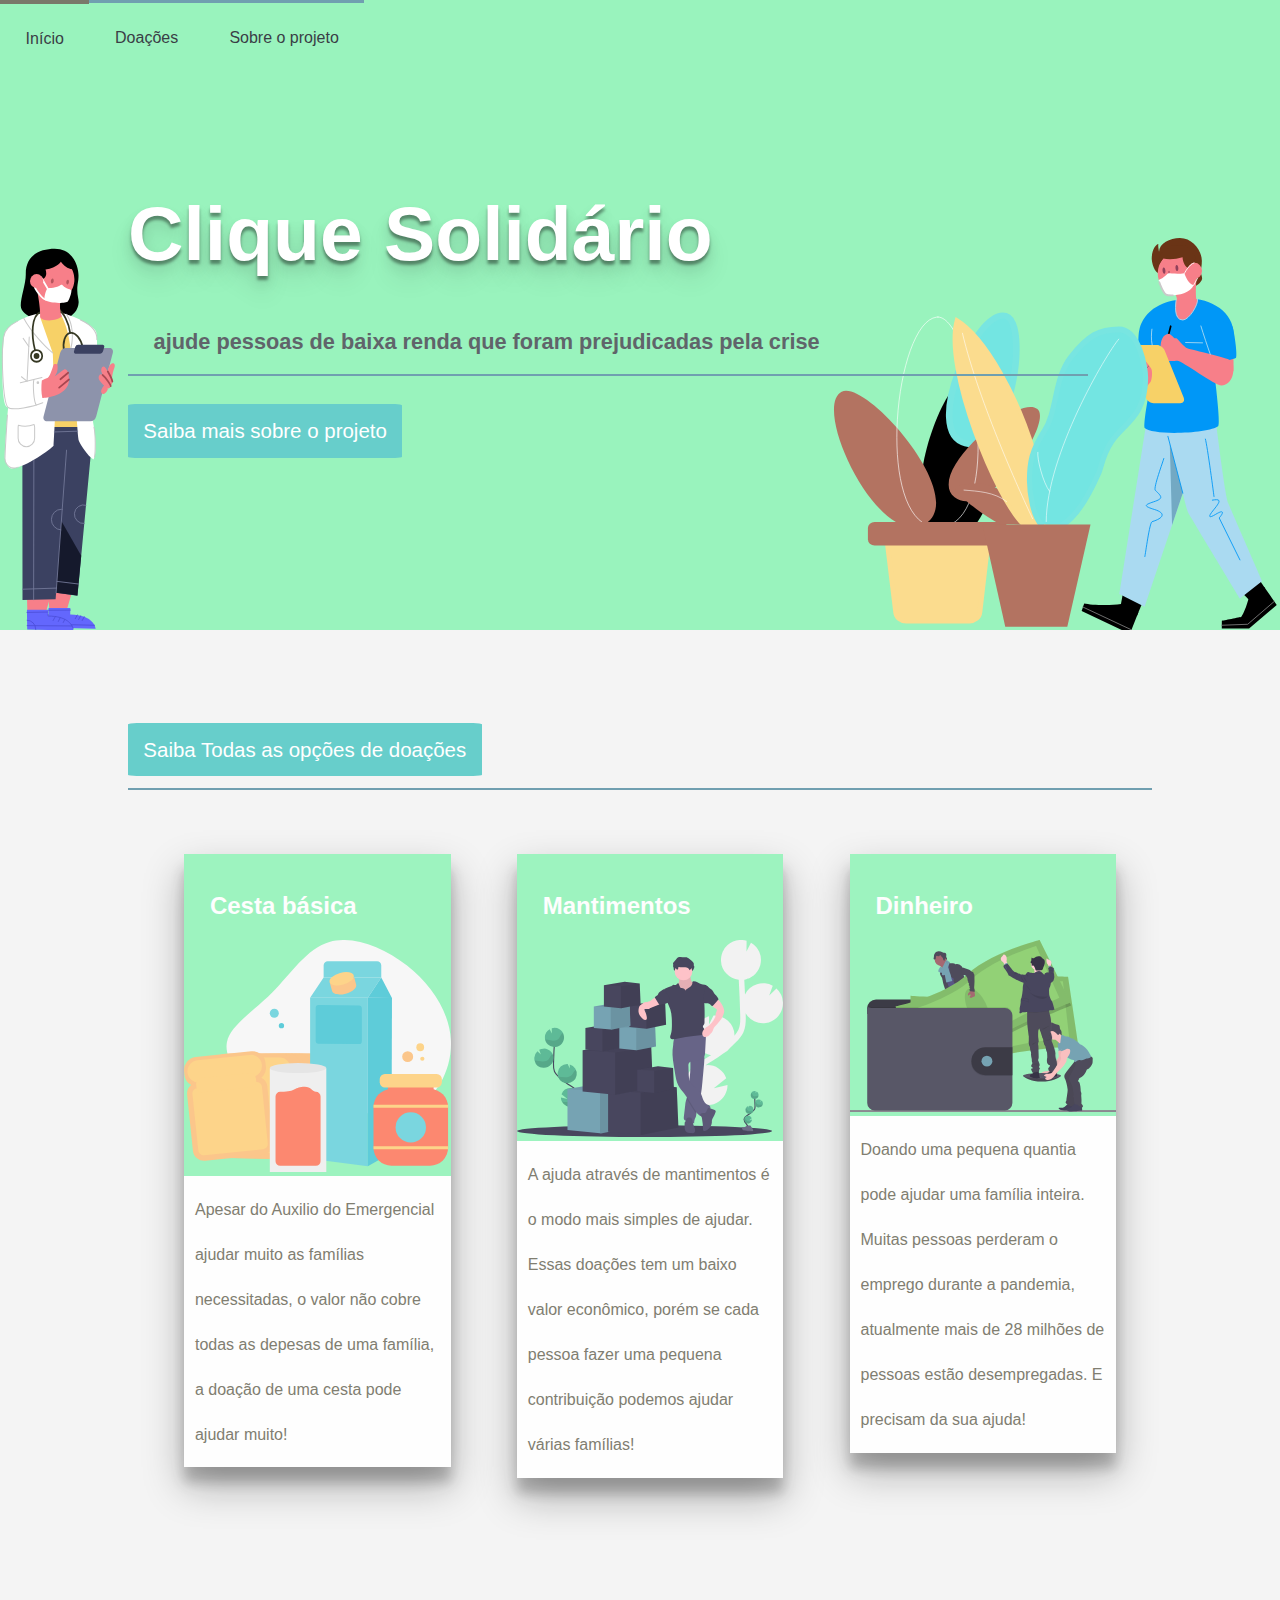
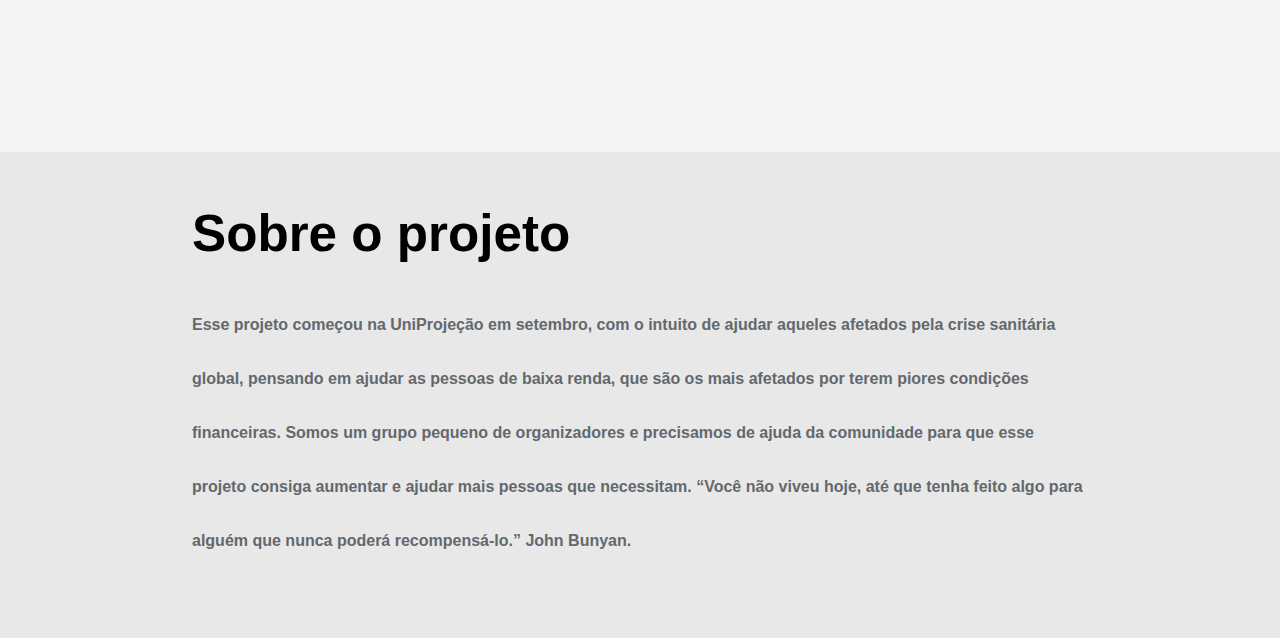
==== index.html @ d61a7d0f "Add files via upload" ====
<!DOCTYPE html>
<html>
<head>
    <title>Projeto Resolução</title>
    <link rel="stylesheet" href="lucas.css">
</head>
<body>
    <header>
        
        <nav style="
        width: 40vw;
        height: 8vh;
        ">
        <ul style="list-style: none;margin: 0;padding: 0;overflow: hidden;">
            <li class="active"><a href="index.html">Início</a></li>
            <li><a href="doacoes.html">Doações</a></li>
            <li><a href="#sobre">Sobre o projeto</a></li>
        </ul>

        </nav>
        <br>
        <div class="dentroheader"> <br> <h1 align="left" class="tituloheader">Clique Solidário</h1>
        <h2 class="subtituloheader" align="left">ajude pessoas de baixa renda que foram prejudicadas pela crise </h2> <hr> <br><br>
        <a href="#sobre" class="btn">Saiba mais sobre o projeto</a>
        </div>
    </header> <br><br><br><br><br><br>
    <section>
        <a href="doacoes.html" class="btn">Saiba Todas as opções de doações</a> <br> <br> <hr> 
<div class="card">
    <div style="height: 55%;background-color: #99F3BD;"><br>
        <h2>Cesta básica</h2>
   <img src="cestabasica.svg"  style="width:100%; size: contain; background-color: #99F3BD ;">
    </div>
   <div style="height: 45%;"> <p>Apesar do Auxilio do Emergencial ajudar muito as famílias necessitadas, o valor não cobre todas as depesas de uma família, a doação de uma cesta pode ajudar muito!</p> 
   </div>
</div>
<div class="card">
    <div style="height: 55%;background-color: #99F3BD;"><br>
        <h2>Mantimentos</h2>
   <img src="mantimentos.svg"  style="width:100%; size: contain; background-color: #99F3BD ;">
    </div>
   <div style="height: 45%;"> <p>A ajuda através de mantimentos é o modo mais simples de ajudar. Essas doações tem um baixo valor econômico, porém se cada pessoa fazer uma pequena contribuição podemos ajudar várias famílias!</p>
   </div>
</div>
<div class="card">
    <div style="height: 55%;background-color: #99F3BD;">
        <br>
        <h2>Dinheiro</h2>
   <img src="Carteira.svg"  style="width:100%; size: contain; background-color: #99F3BD ;">
   
    </div>
   <div style="height: 45%;"> <p>Doando uma pequena quantia pode ajudar uma família inteira. Muitas pessoas perderam o emprego durante a pandemia, atualmente mais de 28 milhões de pessoas estão desempregadas. E precisam da sua ajuda!</p>
  
</div>
</div>
   </section> <br> <br> <br> <br> <br> <br> <br> <br>

   <footer>
<br>
    <div class="dentrofooter"> <a name ="sobre"></a>

        <h1>Sobre o projeto</h1>
        
        <h4>Esse projeto começou na UniProjeção em setembro, com o intuito de ajudar aqueles afetados pela crise sanitária global, pensando em ajudar as pessoas de baixa renda, que são os mais afetados por terem piores condições financeiras. Somos um grupo pequeno de organizadores e precisamos de ajuda da comunidade para que esse projeto consiga aumentar e ajudar mais pessoas que necessitam. “Você não viveu hoje, até que tenha feito algo para alguém que nunca poderá recompensá-lo.” John Bunyan.</h4>

    </div>


   </footer>
   
</body>
</html>
---- lucas.css ----
body {
    margin: 0;
    font-family: sans-serif;
    background-color: #F4F4F4;
}

header {
    background-color:#99F3BD;
    width: 2/2fr;
    height: 70vh;
    background-image: url(fundoheader.svg);
    background-repeat: no-repeat;
    background-size: contain;
    background-position: bottom;


}

.tituloheader {
    color: white;
    margin-top: 6vh;
    font-family: sans-serif;
    font-size: 6vw;
    text-shadow: 0px 4px 3px rgba(0,0,0,0.4),
             0px 8px 13px rgba(0,0,0,0.1),
             0px 18px 23px rgba(0,0,0,0.1);
}

.dentroheader {
    height: 40vh;
    width: 1/2fr;
    margin-left: 10%;
    margin-right: 15%;
    margin-top: 3vh;

}

hr {
    background-color: transparent;
    border: 0.02rem solid #709fb0;
    color

    }

.subtituloheader {
    color: #60646a ;
    font-size: 1.7vw;
    margin-top: 0.2vh;

}

a {
    text-decoration: none;
    font-family: sans-serif;
}

.btn {

    background-color: #67CECB;
    color: white;
    padding: 1.2vw;
    font-size: 1.6vw;
    border-radius: 2.5%;

}

.btn:hover {

    background-color: #50A09E;
}

li a {

    display: block;
    padding: 2vw;
    font-family: sans-serif;
    color: #393e46;


}

.active {
    border-top: 0.33vw black solid;
}

li:hover {

    border-top: 0.33vw #7A786A solid;


}

li {
    float: left;
    border-top: 0.3vw #709fb0 solid;


}

ul {

    list-style: none;
    margin: 0;
    padding: 0;
    overflow: hidden;
}

section {

    margin-right: 10%;
    margin-left: 10%;
}

.card {
    box-shadow: 0 4px 8px 0 rgba(0,0,0,0.2);
    transition: 0.3s;
    width: 26%;
    height: auto;
    margin-right: 1%;
    margin-left: 5.5%;
    float: left;
    background-color: white;
    transition: all .2s ease-in-out;
    opacity: 95%;
    box-shadow: 0 19px 38px rgba(0,0,0,0.30), 0 15px 12px rgba(0,0,0,0.22);
    margin-top: 5.5%;
}

.card:hover {
    opacity: 100%;
    transform: scale(1.1);

}

.card image {

opacity: 100%;

}

h2 {
    color: #FFFFFF;
    margin-left: 2vw;
    font-family: Arial, Helvetica, sans-serif;

}

p {
    line-height: 5vh;
    color: #7A786A;
    margin: 4%;
}

footer {

    background-color: #E8E8E8;
    height: 54vh;
    position: absolute;
    bottom: 0;
    width: 100%;
    clear: both;
    position: relative;
    margin-top: 90vh;

}

.dentrofooter {

    margin-left: 15%;
    margin-right: 15%;

}

h4 {
    line-height: 6vh;
    color: #63686e;
    font-family: Arial, Helvetica, sans-serif;
}

.dentrofooter h1 {
    font-size: 4vw;
}

.titulodoacoes {
    color: #4a4a48;
    font-family: sans-serif;
    font-size: 6vw;
    text-shadow: 0px 4px 3px rgba(0,0,0,0.4),
             0px 8px 13px rgba(0,0,0,0.1),
             0px 18px 23px rgba(0,0,0,0.1);
}

html {
    scroll-behavior: smooth;
  }
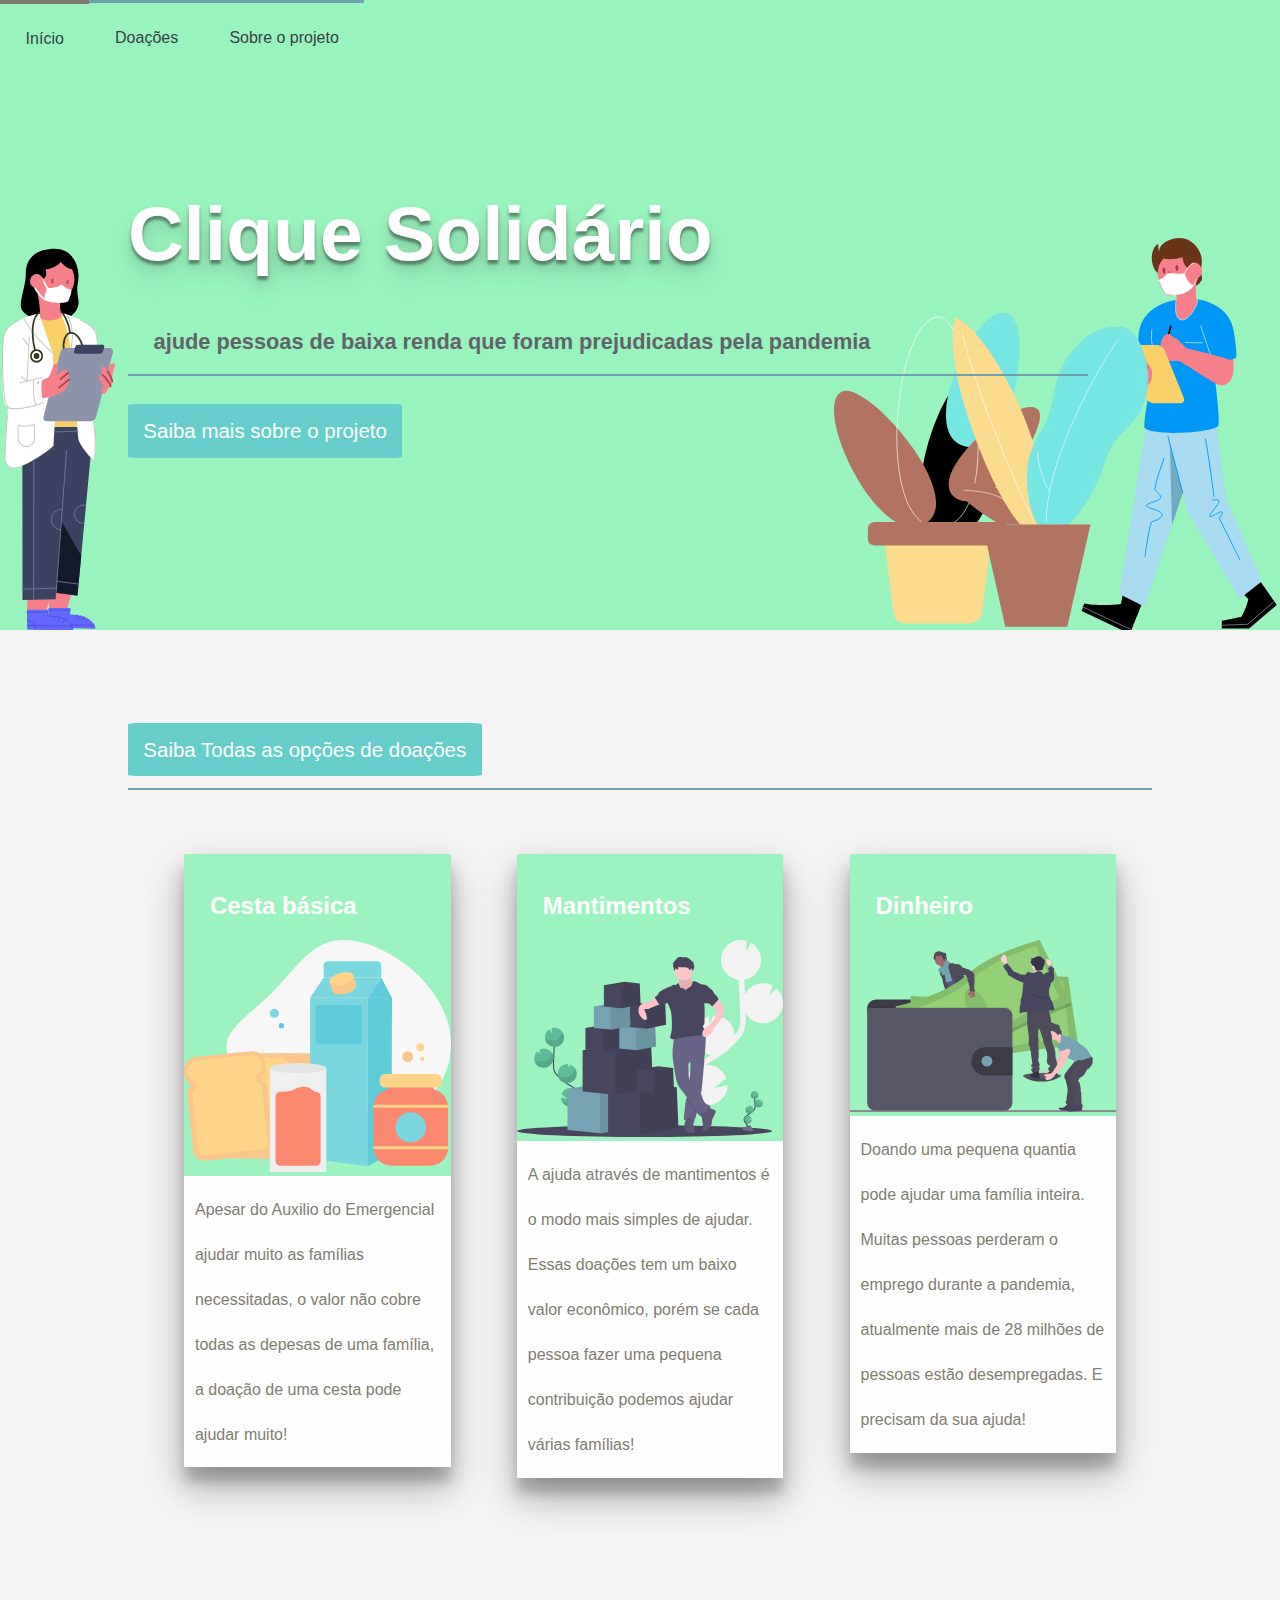
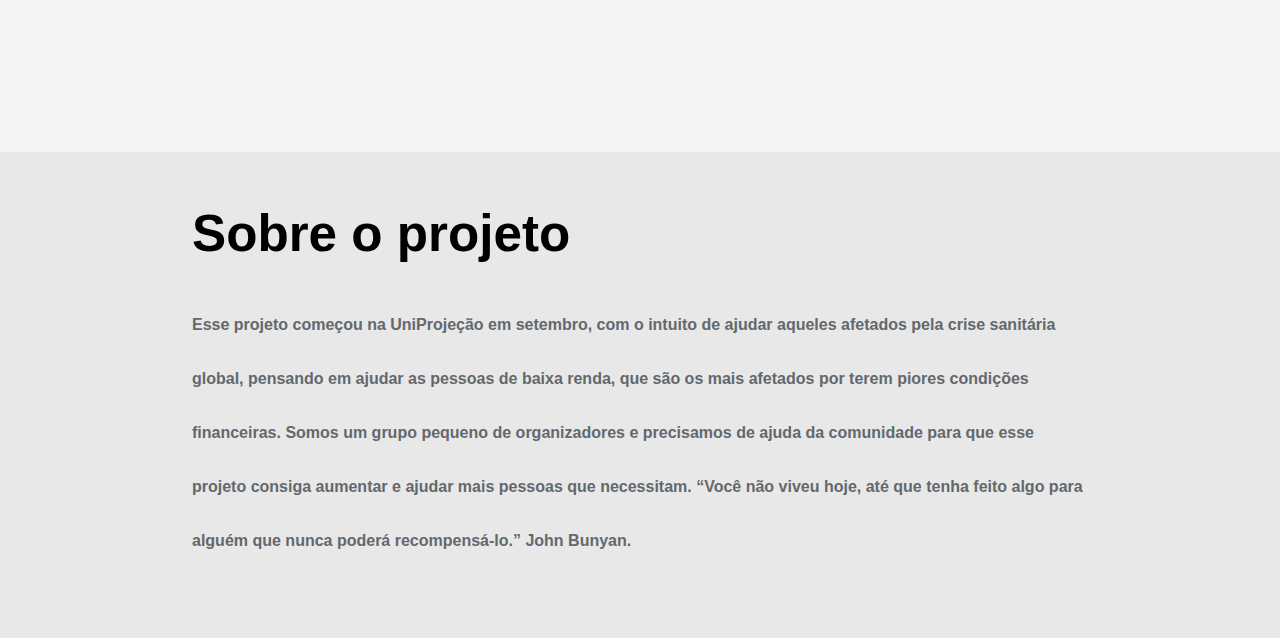
==== commit 60eadf00: "Update index.html" ====
--- a/index.html
+++ b/index.html
@@ -20,7 +20,7 @@
         </nav>
         <br>
         <div class="dentroheader"> <br> <h1 align="left" class="tituloheader">Clique Solidário</h1>
-        <h2 class="subtituloheader" align="left">ajude pessoas de baixa renda que foram prejudicadas pela crise </h2> <hr> <br><br>
+        <h2 class="subtituloheader" align="left">ajude pessoas de baixa renda que foram prejudicadas pela pandemia </h2> <hr> <br><br>
         <a href="#sobre" class="btn">Saiba mais sobre o projeto</a>
         </div>
     </header> <br><br><br><br><br><br>
@@ -69,4 +69,4 @@
    </footer>
    
 </body>
-</html>+</html>
